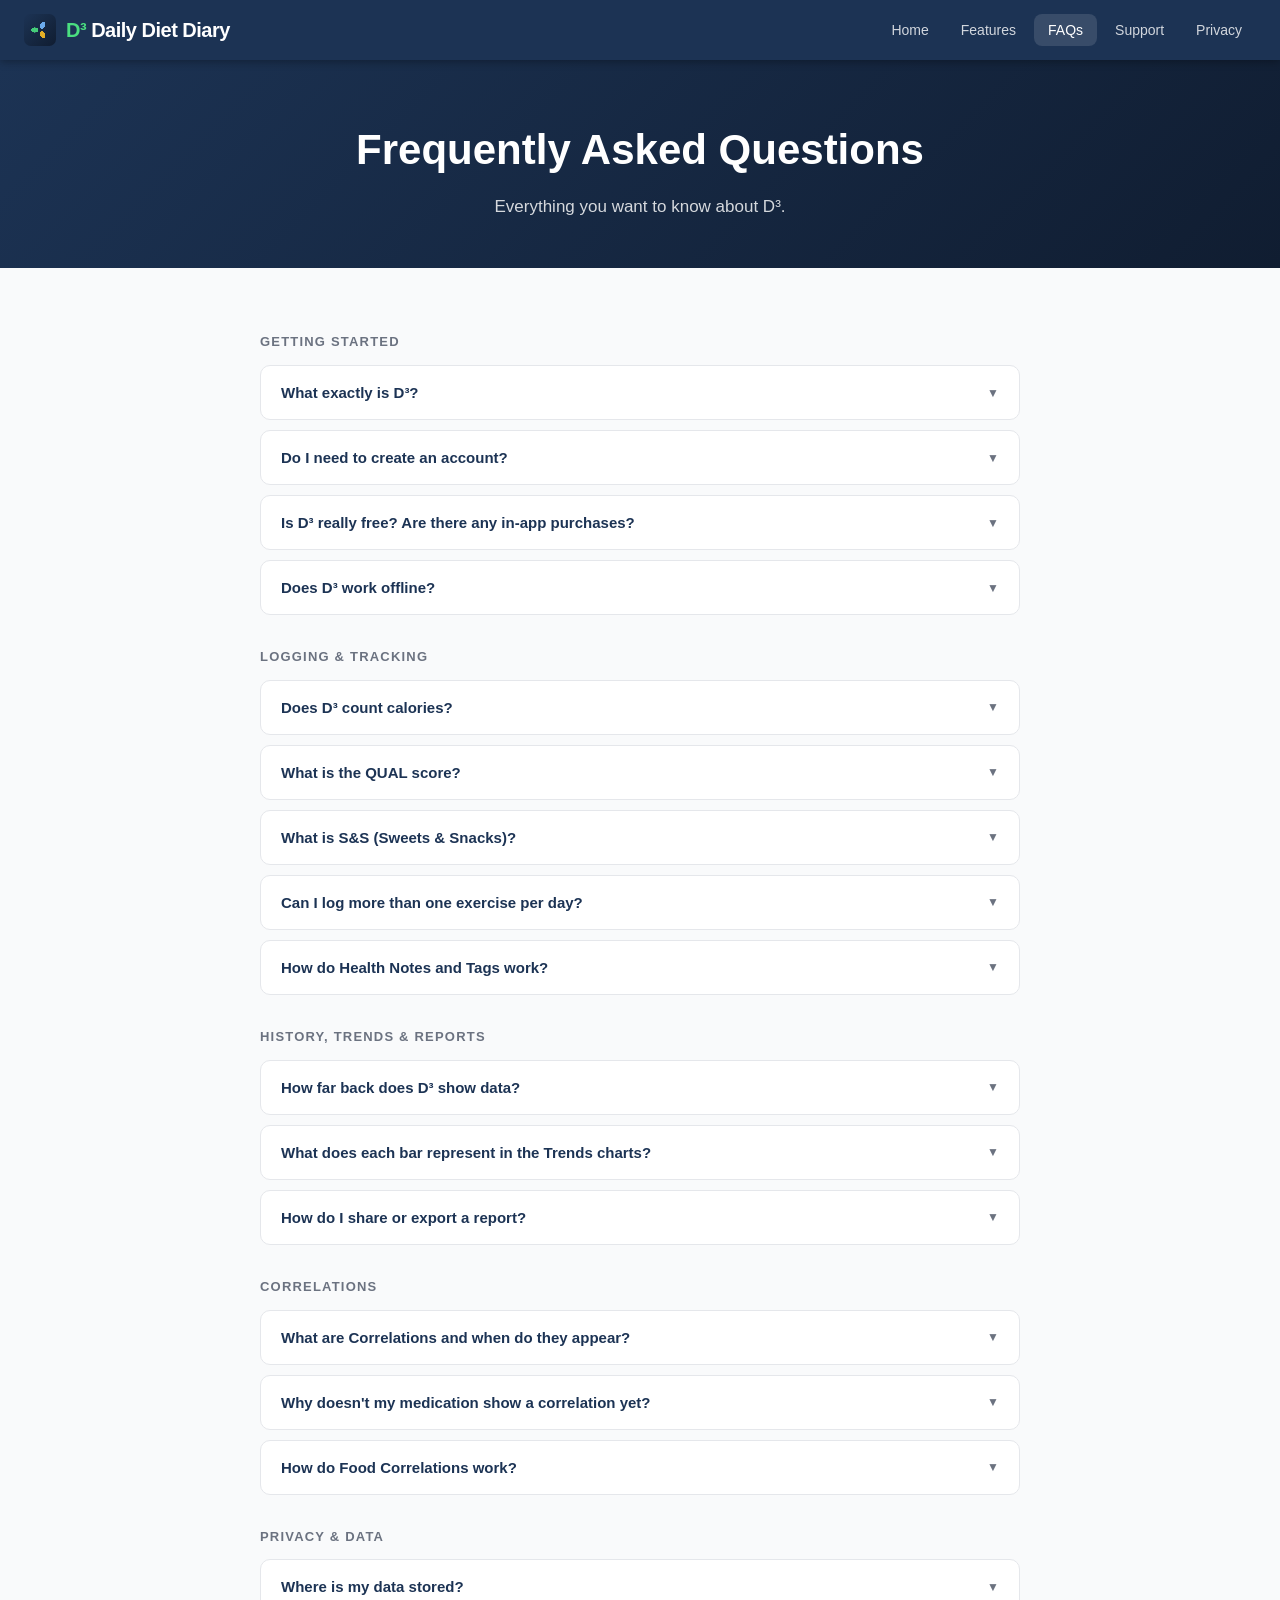
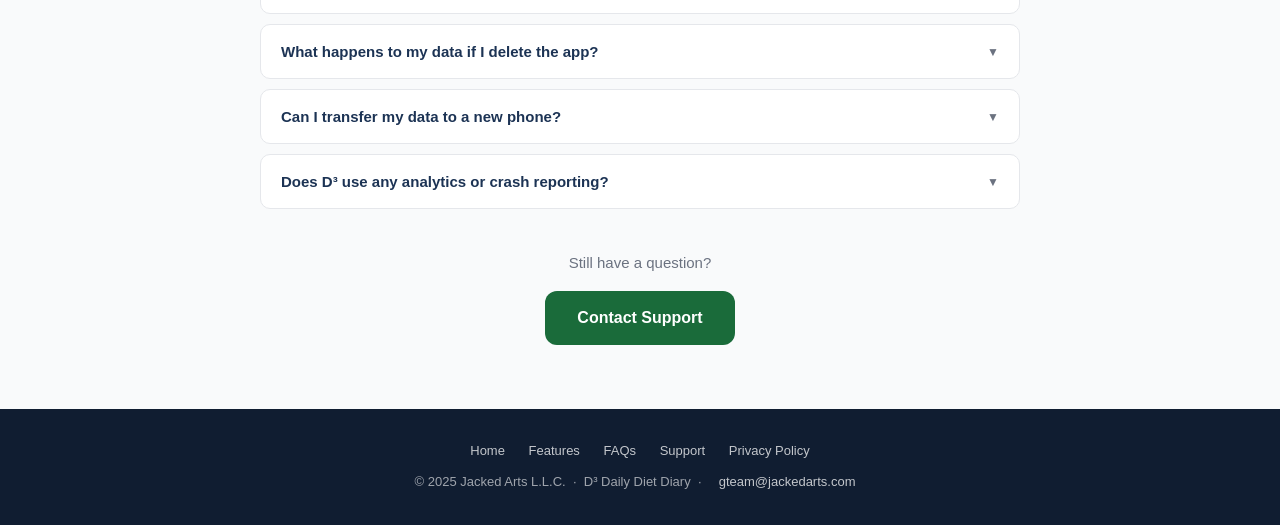
==== faqs.html @ 688eac50 "Update faqs.html" ====
<!DOCTYPE html>
<html lang="en">
<head>
  <meta charset="UTF-8">
  <meta name="viewport" content="width=device-width, initial-scale=1.0">
  <title>FAQs — D³ Daily Diet Diary</title>
  <meta name="description" content="Frequently asked questions about D³ Daily Diet Diary — what it tracks, how it works, privacy, data, and more.">
  <style>
/* ─── D³ Daily Diet Diary — Website Stylesheet ──────────────────────────────── */

:root {
  --navy:      #1c3354;
  --navy-dark: #101d31;
  --green:     #1A6B3A;
  --green-lt:  #4ade80;
  --blue:      #74b9ff;
  --amber:     #fbbf24;
  --text:      #1f2937;
  --text-sec:  #6b7280;
  --bg:        #f9fafb;
  --card:      #ffffff;
  --border:    #e5e7eb;
  --radius:    10px;
}

* { box-sizing: border-box; margin: 0; padding: 0; }

body {
  font-family: -apple-system, BlinkMacSystemFont, 'Segoe UI', Helvetica, Arial, sans-serif;
  color: var(--text);
  background: var(--bg);
  line-height: 1.6;
}

/* ─── Navigation ─────────────────────────────────────────────────────────────── */

nav {
  background: var(--navy);
  padding: 0 24px;
  display: flex;
  align-items: center;
  justify-content: space-between;
  height: 60px;
  position: sticky;
  top: 0;
  z-index: 100;
  box-shadow: 0 2px 8px rgba(0,0,0,0.3);
}

.nav-brand {
  display: flex;
  align-items: center;
  gap: 10px;
  text-decoration: none;
}

.nav-logo-text {
  font-size: 20px;
  font-weight: 900;
  color: #ffffff;
  letter-spacing: -0.5px;
}

.nav-logo-text span { color: var(--green-lt); }

.nav-links {
  display: flex;
  gap: 4px;
  list-style: none;
}

.nav-links a {
  color: rgba(255,255,255,0.8);
  text-decoration: none;
  padding: 8px 14px;
  border-radius: 8px;
  font-size: 14px;
  font-weight: 500;
  transition: all 0.15s;
}

.nav-links a:hover,
.nav-links a.active {
  color: #ffffff;
  background: rgba(255,255,255,0.12);
}

/* hamburger — mobile */
.nav-toggle {
  display: none;
  flex-direction: column;
  gap: 5px;
  cursor: pointer;
  padding: 6px;
  background: none;
  border: none;
}
.nav-toggle span {
  display: block;
  width: 22px;
  height: 2px;
  background: #fff;
  border-radius: 2px;
  transition: all 0.2s;
}

@media (max-width: 640px) {
  .nav-links { display: none; flex-direction: column; position: absolute; top: 60px; left: 0; right: 0; background: var(--navy); padding: 12px; gap: 4px; }
  .nav-links.open { display: flex; }
  .nav-toggle { display: flex; }
}

/* ─── Hero ──────────────────────────────────────────────────────────────────── */

.hero {
  background: linear-gradient(135deg, var(--navy) 0%, var(--navy-dark) 100%);
  color: #fff;
  padding: 80px 24px 64px;
  text-align: center;
}

.hero-leaf {
  display: inline-block;
  margin-bottom: 24px;
}

.hero h1 {
  font-size: clamp(32px, 5vw, 52px);
  font-weight: 900;
  margin-bottom: 16px;
  line-height: 1.15;
}

.hero h1 .d3 { color: var(--green-lt); }

.hero p {
  font-size: 18px;
  opacity: 0.85;
  max-width: 520px;
  margin: 0 auto 32px;
}

.btn {
  display: inline-block;
  padding: 14px 32px;
  border-radius: 12px;
  font-size: 16px;
  font-weight: 700;
  text-decoration: none;
  transition: all 0.15s;
  cursor: pointer;
  border: none;
}

.btn-primary {
  background: var(--green);
  color: #fff;
}
.btn-primary:hover { background: #155d31; transform: translateY(-1px); }

.btn-outline {
  background: transparent;
  color: #fff;
  border: 2px solid rgba(255,255,255,0.5);
  margin-left: 12px;
}
.btn-outline:hover { border-color: #fff; background: rgba(255,255,255,0.08); }

.hero-btns { display: flex; gap: 12px; justify-content: center; flex-wrap: wrap; }

/* ─── Badges ────────────────────────────────────────────────────────────────── */

.badge-row {
  display: flex;
  gap: 12px;
  justify-content: center;
  flex-wrap: wrap;
  margin-top: 40px;
}

.badge {
  background: rgba(255,255,255,0.10);
  border: 1px solid rgba(255,255,255,0.18);
  border-radius: 8px;
  padding: 8px 16px;
  font-size: 13px;
  font-weight: 600;
  color: rgba(255,255,255,0.9);
}

/* ─── Section ────────────────────────────────────────────────────────────────── */

.section {
  padding: 64px 24px;
  max-width: 1040px;
  margin: 0 auto;
}

.section-alt {
  background: #fff;
}
.section-alt .section { /* inner wrapper still constrained */ }
.section-alt-inner {
  background: #fff;
  padding: 64px 24px;
}
.section-alt-inner > * { max-width: 1040px; margin-left: auto; margin-right: auto; }

.section-label {
  font-size: 12px;
  font-weight: 700;
  text-transform: uppercase;
  letter-spacing: 1.5px;
  color: var(--green);
  margin-bottom: 8px;
}

.section-title {
  font-size: clamp(26px, 3.5vw, 36px);
  font-weight: 800;
  color: var(--navy);
  margin-bottom: 12px;
  line-height: 1.2;
}

.section-sub {
  font-size: 17px;
  color: var(--text-sec);
  max-width: 600px;
  margin-bottom: 40px;
}

/* ─── Feature grid ───────────────────────────────────────────────────────────── */

.feature-grid {
  display: grid;
  grid-template-columns: repeat(auto-fill, minmax(280px, 1fr));
  gap: 20px;
}

.feature-card {
  background: var(--card);
  border: 1px solid var(--border);
  border-radius: var(--radius);
  padding: 24px;
  transition: box-shadow 0.15s, transform 0.15s;
}

.feature-card:hover { box-shadow: 0 4px 16px rgba(0,0,0,0.08); transform: translateY(-2px); }

.feature-icon {
  font-size: 28px;
  margin-bottom: 12px;
  display: block;
}

.feature-card h3 {
  font-size: 16px;
  font-weight: 700;
  color: var(--navy);
  margin-bottom: 6px;
}

.feature-card p {
  font-size: 14px;
  color: var(--text-sec);
  line-height: 1.55;
}

/* ─── Stats band ─────────────────────────────────────────────────────────────── */

.stats-band {
  background: linear-gradient(135deg, var(--navy), var(--navy-dark));
  color: #fff;
  padding: 48px 24px;
  text-align: center;
}

.stats-inner {
  max-width: 800px;
  margin: 0 auto;
  display: grid;
  grid-template-columns: repeat(auto-fit, minmax(150px, 1fr));
  gap: 32px;
}

.stat-item .stat-val {
  font-size: 36px;
  font-weight: 900;
  color: var(--green-lt);
  display: block;
}
.stat-item .stat-label {
  font-size: 13px;
  opacity: 0.75;
  margin-top: 4px;
}

/* ─── CTA ────────────────────────────────────────────────────────────────────── */

.cta-band {
  background: var(--green);
  color: #fff;
  text-align: center;
  padding: 56px 24px;
}

.cta-band h2 { font-size: 28px; font-weight: 800; margin-bottom: 10px; }
.cta-band p  { opacity: 0.85; margin-bottom: 28px; }
.cta-band .btn-cta {
  background: #fff;
  color: var(--green);
  font-weight: 800;
  padding: 14px 36px;
  border-radius: 12px;
  text-decoration: none;
  font-size: 16px;
  display: inline-block;
  transition: transform 0.15s;
}
.cta-band .btn-cta:hover { transform: translateY(-2px); }

/* ─── Page header (interior pages) ──────────────────────────────────────────── */

.page-header {
  background: linear-gradient(135deg, var(--navy), var(--navy-dark));
  color: #fff;
  padding: 56px 24px 48px;
  text-align: center;
}

.page-header h1 {
  font-size: clamp(28px, 4vw, 42px);
  font-weight: 900;
  margin-bottom: 10px;
}

.page-header p {
  font-size: 17px;
  opacity: 0.82;
  max-width: 500px;
  margin: 0 auto;
}

/* ─── Prose (policy, support, etc.) ─────────────────────────────────────────── */

.prose {
  max-width: 760px;
  margin: 0 auto;
  padding: 56px 24px;
}

.prose h2 {
  font-size: 22px;
  font-weight: 800;
  color: var(--navy);
  margin: 36px 0 10px;
  padding-top: 8px;
  border-top: 2px solid var(--border);
}
.prose h2:first-of-type { border-top: none; margin-top: 0; }

.prose h3 {
  font-size: 17px;
  font-weight: 700;
  color: var(--navy);
  margin: 20px 0 6px;
}

.prose p {
  font-size: 15px;
  color: var(--text);
  margin-bottom: 14px;
  line-height: 1.7;
}

.prose ul, .prose ol {
  margin: 10px 0 16px 20px;
}

.prose li {
  font-size: 15px;
  color: var(--text);
  margin-bottom: 6px;
  line-height: 1.65;
}

.prose a {
  color: var(--green);
  text-decoration: underline;
}

.prose .updated {
  font-size: 13px;
  color: var(--text-sec);
  margin-bottom: 28px;
  font-style: italic;
}

/* ─── FAQ accordion ──────────────────────────────────────────────────────────── */

.faq-list {
  max-width: 760px;
  margin: 0 auto;
}

.faq-item {
  border: 1px solid var(--border);
  border-radius: var(--radius);
  margin-bottom: 10px;
  background: #fff;
}

.faq-q {
  width: 100%;
  text-align: left;
  background: none;
  border: none;
  padding: 18px 20px;
  font-size: 15px;
  font-weight: 700;
  color: var(--navy);
  cursor: pointer;
  display: flex;
  justify-content: space-between;
  align-items: center;
  gap: 12px;
}

.faq-q .arrow {
  font-size: 12px;
  transition: transform 0.2s;
  flex-shrink: 0;
  color: var(--text-sec);
}

.faq-item.open .arrow { transform: rotate(180deg); }

.faq-a {
  display: none;
  padding: 0 20px 18px;
  font-size: 15px;
  color: var(--text);
  line-height: 1.7;
  border-top: 1px solid var(--border);
  padding-top: 14px;
}

.faq-item.open .faq-a { display: block; }

/* ─── Contact card ───────────────────────────────────────────────────────────── */

.contact-card {
  background: #fff;
  border: 1px solid var(--border);
  border-radius: var(--radius);
  padding: 28px;
  margin-bottom: 20px;
}

.contact-card h3 {
  font-size: 17px;
  font-weight: 700;
  color: var(--navy);
  margin-bottom: 8px;
}

.contact-card p {
  font-size: 15px;
  color: var(--text-sec);
  margin-bottom: 16px;
}

.contact-card a {
  display: inline-block;
  background: var(--green);
  color: #fff;
  text-decoration: none;
  padding: 10px 22px;
  border-radius: 8px;
  font-weight: 700;
  font-size: 14px;
  transition: background 0.15s;
}

.contact-card a:hover { background: #155d31; }

/* ─── Pill tags ──────────────────────────────────────────────────────────────── */

.pill-row { display: flex; flex-wrap: wrap; gap: 8px; margin-top: 8px; }
.pill {
  background: rgba(26,107,58,0.10);
  color: var(--green);
  border: 1px solid rgba(26,107,58,0.25);
  border-radius: 20px;
  padding: 4px 12px;
  font-size: 13px;
  font-weight: 600;
}

/* ─── Footer ─────────────────────────────────────────────────────────────────── */

footer {
  background: var(--navy-dark);
  color: rgba(255,255,255,0.6);
  text-align: center;
  padding: 32px 24px;
  font-size: 13px;
}

footer a {
  color: rgba(255,255,255,0.75);
  text-decoration: none;
  margin: 0 10px;
}
footer a:hover { color: #fff; }

.footer-links { margin-bottom: 10px; }

/* ─── Tri-leaf SVG logo ──────────────────────────────────────────────────────── */

.triLeaf { display: inline-block; }

</style>
</head>
<body>

<nav>
  <a class="nav-brand" href="index.html">
    <img src="favicon-32x32.png" alt="D³" width="32" height="32" style="border-radius:7px;display:block;">
    <span class="nav-logo-text"><span>D³</span> Daily Diet Diary</span>
  </a>
  <button class="nav-toggle" id="navToggle"><span></span><span></span><span></span></button>
  <ul class="nav-links" id="navLinks">
    <li><a href="index.html">Home</a></li>
    <li><a href="features.html">Features</a></li>
    <li><a href="faqs.html" class="active">FAQs</a></li>
    <li><a href="support.html">Support</a></li>
    <li><a href="privacy-policy.html">Privacy</a></li>
  </ul>
</nav>

<div class="page-header">
  <h1>Frequently Asked Questions</h1>
  <p>Everything you want to know about D³.</p>
</div>

<div class="section">

  <div class="faq-list">

    <h3 style="color: var(--navy); font-size: 13px; font-weight: 700; text-transform: uppercase; letter-spacing: 1.2px; margin: 0 0 12px; color: var(--text-sec);">Getting Started</h3>

    <div class="faq-item">
      <button class="faq-q">
        What exactly is D³?
        <span class="arrow">▼</span>
      </button>
      <div class="faq-a">
        D³ (Daily Diet Diary) is a personal nutrition and wellness tracking app for iPhone and Android. You log your meals, exercise, how you felt, and a diet quality score each day. Over time, the app builds trends, charts, and patterns — all privately on your device, with no accounts and no internet required.
      </div>
    </div>

    <div class="faq-item">
      <button class="faq-q">
        Do I need to create an account?
        <span class="arrow">▼</span>
      </button>
      <div class="faq-a">
        No. D³ requires no account, no sign-up, and no email address. You open the app and start logging. Your data stays on your device.
      </div>
    </div>

    <div class="faq-item">
      <button class="faq-q">
        Is D³ really free? Are there any in-app purchases?
        <span class="arrow">▼</span>
      </button>
      <div class="faq-a">
        Yes, completely free. D³ has no ads, no in-app purchases, no premium tier, and no subscription. All features are available to everyone from the moment they download the app.
      </div>
    </div>

    <div class="faq-item">
      <button class="faq-q">
        Does D³ work offline?
        <span class="arrow">▼</span>
      </button>
      <div class="faq-a">
        Yes. D³ works 100% offline. It doesn't connect to the internet for any feature. You can log entries, view trends, and generate reports without any network connection.
      </div>
    </div>

    <h3 style="color: var(--text-sec); font-size: 13px; font-weight: 700; text-transform: uppercase; letter-spacing: 1.2px; margin: 32px 0 12px;">Logging & Tracking</h3>

    <div class="faq-item">
      <button class="faq-q">
        Does D³ count calories?
        <span class="arrow">▼</span>
      </button>
      <div class="faq-a">
        No — and that's intentional. D³ takes a different approach: you log what you ate in plain language (e.g., "grilled chicken, salad, olive oil dressing") and then give yourself a QUAL (diet quality) score from 0–100. This is faster than calorie counting and encourages reflection rather than arithmetic. Research suggests that diet quality awareness can be as effective as calorie tracking for many people.
      </div>
    </div>

    <div class="faq-item">
      <button class="faq-q">
        What is the QUAL score?
        <span class="arrow">▼</span>
      </button>
      <div class="faq-a">
        QUAL is your subjective diet quality rating for the day, from 0 to 100. You decide what counts as a good day based on your own goals and standards. The app color-codes scores into four tiers: Excellent (≥85%), Good (≥70%), Watch (≥55%), and Poor (&lt;55%). Over time, weekly and long-term averages reveal your trend.
      </div>
    </div>

    <div class="faq-item">
      <button class="faq-q">
        What is S&S (Sweets & Snacks)?
        <span class="arrow">▼</span>
      </button>
      <div class="faq-a">
        S&S tracks your "indulgence servings" — things like desserts, chips, alcohol, or whatever you personally consider an indulgence. You define what counts as one serving in Settings, and you set a weekly budget (default: 12 servings/week). The app shows weekly totals and flags when you're over budget.
      </div>
    </div>

    <div class="faq-item">
      <button class="faq-q">
        Can I log more than one exercise per day?
        <span class="arrow">▼</span>
      </button>
      <div class="faq-a">
        Yes. You can log any number of exercise sessions per day. Distance-based types (Walk/Hike, Run, Bike) are measured in miles; duration-based types (Gym, Yoga, Work, and others) are measured in hours and minutes. You can add a custom label to each session (e.g., "Morning yoga" vs. "Evening flow").
      </div>
    </div>

    <div class="faq-item">
      <button class="faq-q">
        How do Health Notes and Tags work?
        <span class="arrow">▼</span>
      </button>
      <div class="faq-a">
        In Settings, you create custom tags for symptoms, moods, or any other conditions you want to track — like "Knee Pain," "Brain Fog," "Low Energy," or "Felt Great." On any given day, you can select applicable tags and add a freeform health note. These tags power the Trends charts and the Correlations engine.
      </div>
    </div>

    <h3 style="color: var(--text-sec); font-size: 13px; font-weight: 700; text-transform: uppercase; letter-spacing: 1.2px; margin: 32px 0 12px;">History, Trends & Reports</h3>

    <div class="faq-item">
      <button class="faq-q">
        How far back does D³ show data?
        <span class="arrow">▼</span>
      </button>
      <div class="faq-a">
        As far back as you've been logging. The Trends view offers 3M, 6M, 1Y, and ALL options. The ALL setting shows every week of data on your device. Calendar and List views let you browse any past date.
      </div>
    </div>

    <div class="faq-item">
      <button class="faq-q">
        What does each bar represent in the Trends charts?
        <span class="arrow">▼</span>
      </button>
      <div class="faq-a">
        Each bar represents one week of data. Bar height is proportional to that week's value relative to the peak in the selected range. The number shown to the right of each row is a meaningful aggregate — an average (for QUAL and S&S) or a total (for exercise hours, health tag days) across the entire range, not the scale maximum.
      </div>
    </div>

    <div class="faq-item">
      <button class="faq-q">
        How do I share or export a report?
        <span class="arrow">▼</span>
      </button>
      <div class="faq-a">
        In the Month tab, tap the share icon (↑) in the header to export a monthly PDF, or choose a week from the "Weekly Report" card and tap Share. In the History tab (Trends view), tap the share icon in the date range row to export a trends report. Reports open your device's standard share sheet — AirDrop, Mail, Save to Files, print, and more.
      </div>
    </div>

    <h3 style="color: var(--text-sec); font-size: 13px; font-weight: 700; text-transform: uppercase; letter-spacing: 1.2px; margin: 32px 0 12px;">Correlations</h3>

    <div class="faq-item">
      <button class="faq-q">
        What are Correlations and when do they appear?
        <span class="arrow">▼</span>
      </button>
      <div class="faq-a">
        Correlations are statistical patterns D³ detects between things you consume or do (food attributes, medication changes) and your health tag outcomes. The Correlations card appears on the Month and History/Trends screens once you have at least 30 logged entries. If no patterns meet the statistical thresholds, the card stays hidden — it only appears when there's something real to show.
      </div>
    </div>

    <div class="faq-item">
      <button class="faq-q">
        Why doesn't my medication show a correlation yet?
        <span class="arrow">▼</span>
      </button>
      <div class="faq-a">
        Medication correlations require (1) a medication change event logged in Settings → Medications, (2) at least the lag period plus 7 days since the change (default lag: 30 days, so 37 days total), and (3) at least 3 logged entries before the change and 7 entries after. If you started tracking D³ at the same time as a medication change, there may be no "before" data to compare against, which means a meaningful comparison isn't possible yet.
      </div>
    </div>

    <div class="faq-item">
      <button class="faq-q">
        How do Food Correlations work?
        <span class="arrow">▼</span>
      </button>
      <div class="faq-a">
        In Settings → Foods, you can mark a food attribute as "watching" and specify a lag window (how many days after eating that food you might feel effects). When entering Meals, meal "chips" are automatically saved. Long press a chip and mark it with that food attribute (e.g., "Dairy" or "Gluten." D³ then scans your meal notes for days when you logged foods with that attribute, compares your health tag rates on those days (with lag applied) versus days without that food, and surfaces a result when the difference is ≥15% and the rates are high enough to be meaningful.
      </div>
    </div>

    <h3 style="color: var(--text-sec); font-size: 13px; font-weight: 700; text-transform: uppercase; letter-spacing: 1.2px; margin: 32px 0 12px;">Privacy & Data</h3>

    <div class="faq-item">
      <button class="faq-q">
        Where is my data stored?
        <span class="arrow">▼</span>
      </button>
      <div class="faq-a">
        All your data is stored locally on your device using the operating system's built-in secure local storage. Nothing is synced to a cloud server, backed up to our systems, or transmitted anywhere.
      </div>
    </div>

    <div class="faq-item">
      <button class="faq-q">
        What happens to my data if I delete the app?
        <span class="arrow">▼</span>
      </button>
      <div class="faq-a">
        When you uninstall D³, all your data is permanently deleted from your device. Because we have no cloud backup, this data cannot be recovered. If you want to preserve your history before uninstalling, export your reports as PDFs first.
      </div>
    </div>

    <div class="faq-item">
      <button class="faq-q">
        Can I transfer my data to a new phone?
        <span class="arrow">▼</span>
      </button>
      <div class="faq-a">
        Currently, D³ doesn't have a built-in export/import tool for migrating raw data between devices. If you back up your phone and restore from that backup to your new phone, apps using local storage are typically included in the backup, depending on your device settings. Check your iOS or Android backup settings to confirm. This is a feature we're considering for a future version.
      </div>
    </div>

    <div class="faq-item">
      <button class="faq-q">
        Does D³ use any analytics or crash reporting?
        <span class="arrow">▼</span>
      </button>
      <div class="faq-a">
        No. D³ contains no analytics SDKs, no crash reporters, no usage tracking, and no telemetry of any kind. We have no visibility into how you use the app.
      </div>
    </div>

    <div style="text-align: center; padding: 32px 0 0;">
      <p style="color: var(--text-sec); font-size: 15px; margin-bottom: 16px;">Still have a question?</p>
      <a href="support.html" class="btn btn-primary" style="text-decoration: none;">Contact Support</a>
    </div>
  </div>
</div>

<footer>
  <div class="footer-links">
    <a href="index.html">Home</a>
    <a href="features.html">Features</a>
    <a href="faqs.html">FAQs</a>
    <a href="support.html">Support</a>
    <a href="privacy-policy.html">Privacy Policy</a>
  </div>
  <p>© 2025 Jacked Arts L.L.C. &nbsp;·&nbsp; D³ Daily Diet Diary &nbsp;·&nbsp; <a href="mailto:gteam@jackedarts.com">gteam@jackedarts.com</a></p>
</footer>

<script>
  const toggle = document.getElementById('navToggle');
  const links  = document.getElementById('navLinks');
  if (toggle) toggle.addEventListener('click', () => links.classList.toggle('open'));

  document.querySelectorAll('.faq-q').forEach(btn => {
    btn.addEventListener('click', () => {
      const item = btn.parentElement;
      const wasOpen = item.classList.contains('open');
      document.querySelectorAll('.faq-item').forEach(i => i.classList.remove('open'));
      if (!wasOpen) item.classList.add('open');
    });
  });
</script>
</body>
</html>
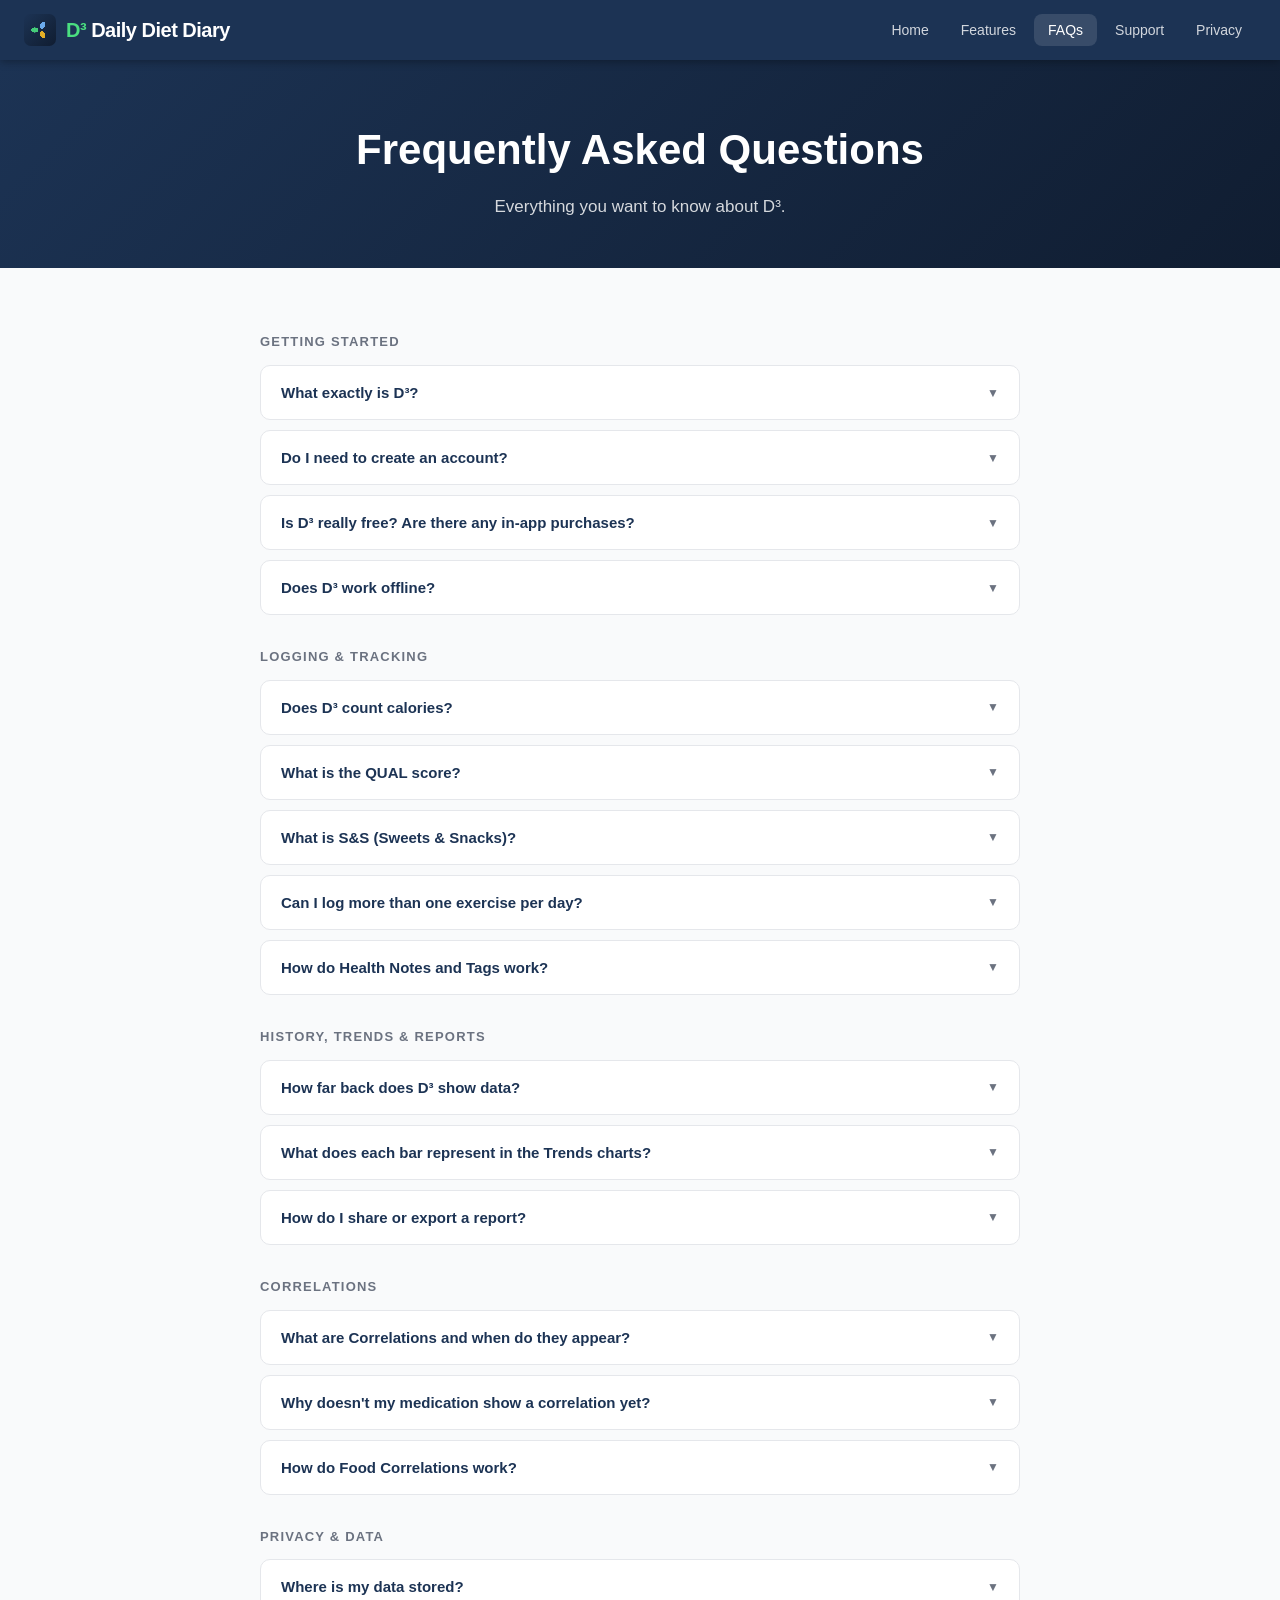
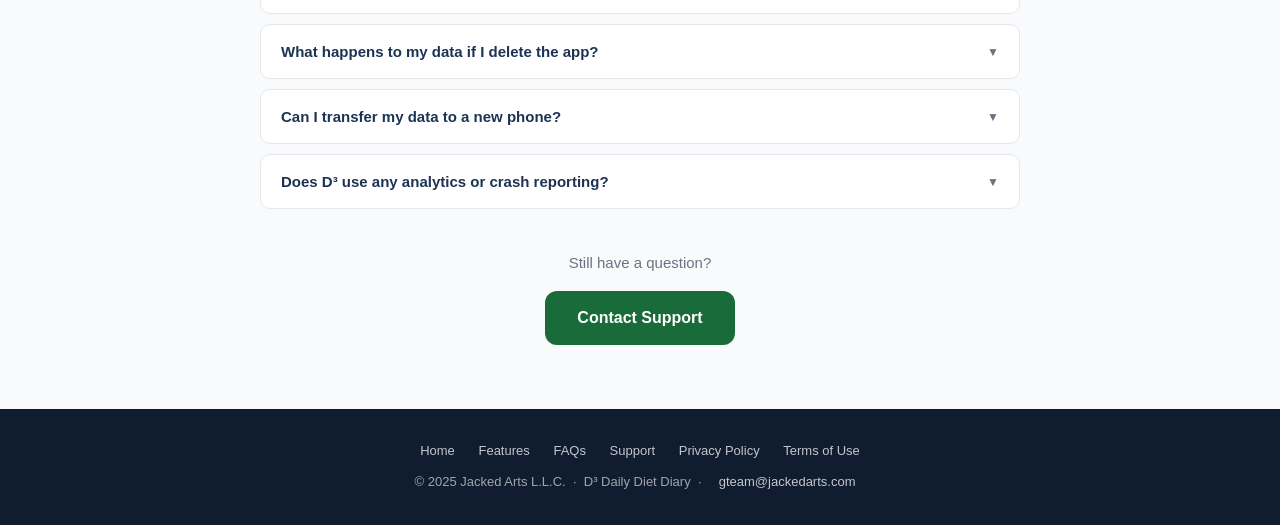
==== commit 4f9217a6: "Update faqs.html added terms of use to footer" ====
--- a/faqs.html
+++ b/faqs.html
@@ -522,6 +522,9 @@
 .triLeaf { display: inline-block; }
 
 </style>
+<link rel="icon" type="image/png" sizes="16x16" href="favicon-16x16.png">
+<link rel="icon" type="image/png" sizes="32x32" href="favicon-32x32.png">
+<link rel="apple-touch-icon" href="apple-touch-icon.png">
 </head>
 <body>
 
@@ -762,7 +765,8 @@
     <a href="features.html">Features</a>
     <a href="faqs.html">FAQs</a>
     <a href="support.html">Support</a>
-    <a href="privacy-policy.html">Privacy Policy</a>
+    <a href="privacy-policy.html">Privacy Policy</a>  
+    <a href="terms.html">Terms of Use</a>
   </div>
   <p>© 2025 Jacked Arts L.L.C. &nbsp;·&nbsp; D³ Daily Diet Diary &nbsp;·&nbsp; <a href="mailto:gteam@jackedarts.com">gteam@jackedarts.com</a></p>
 </footer>
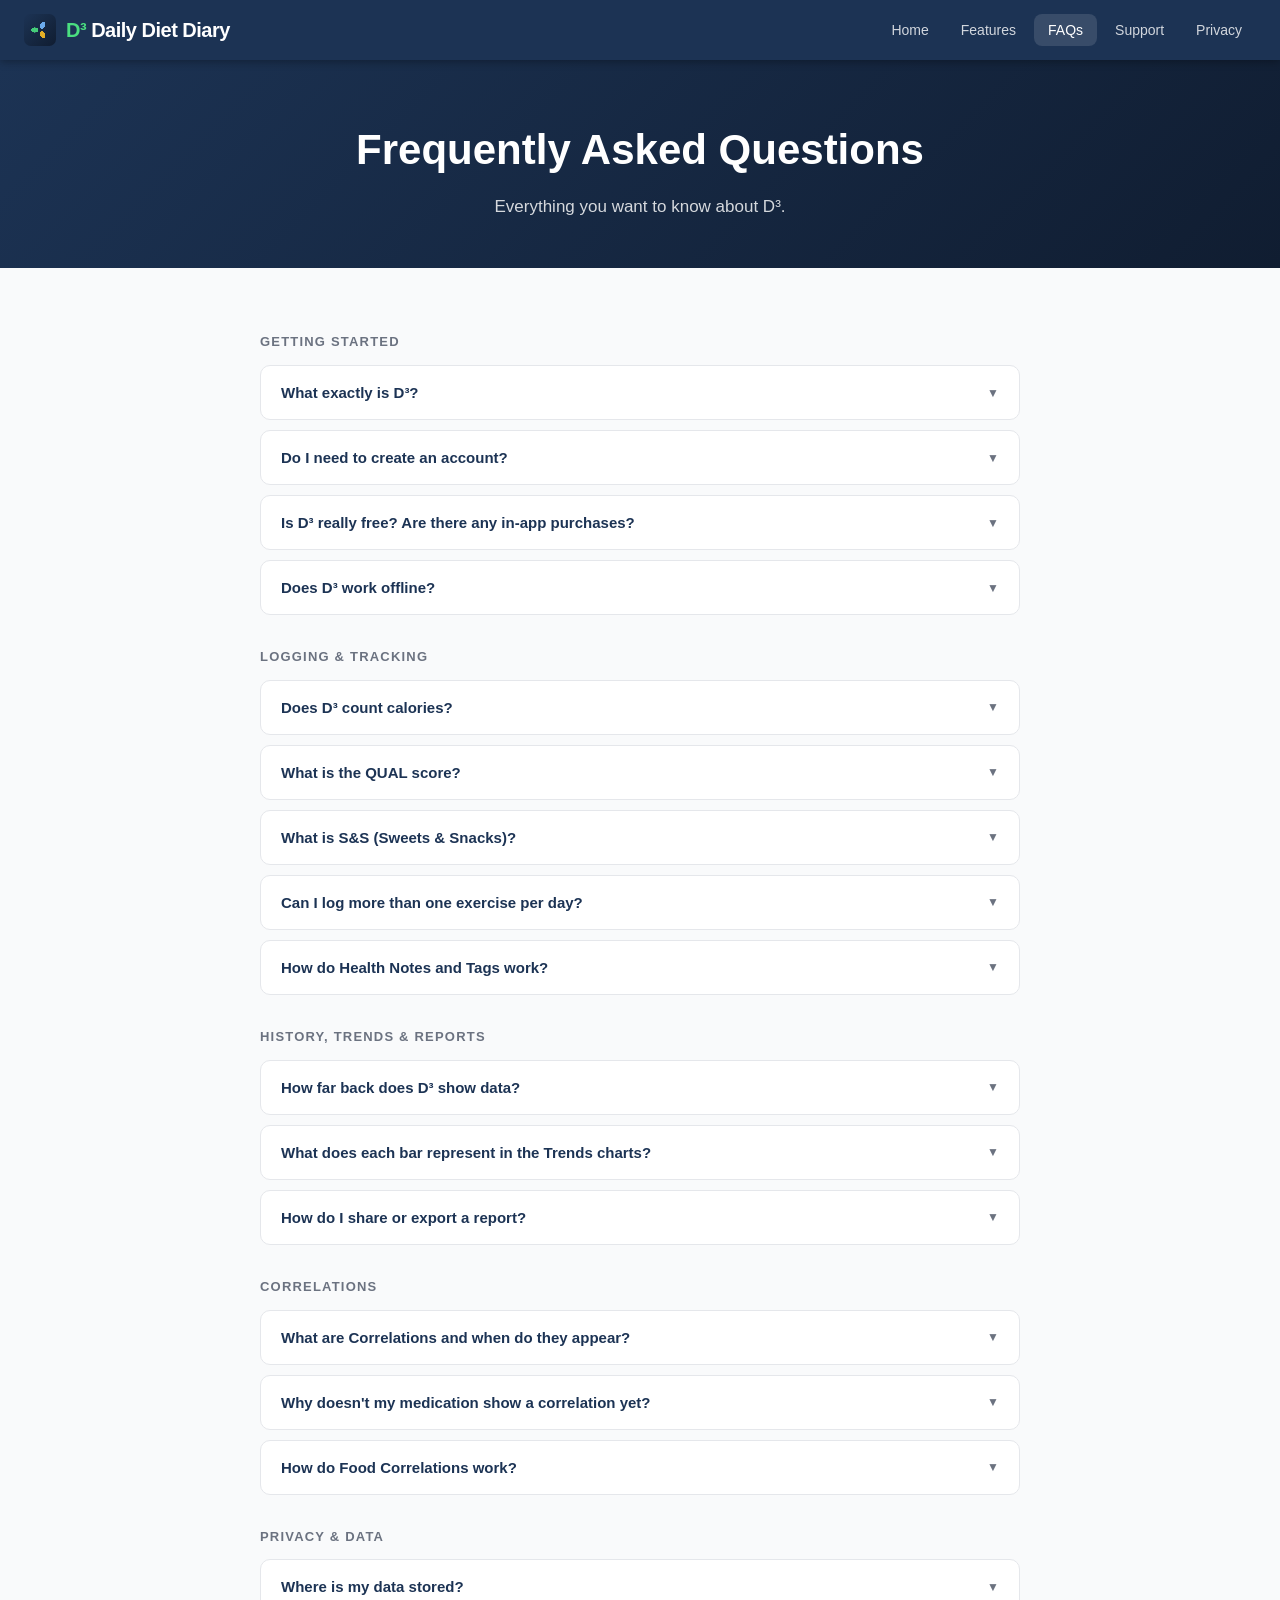
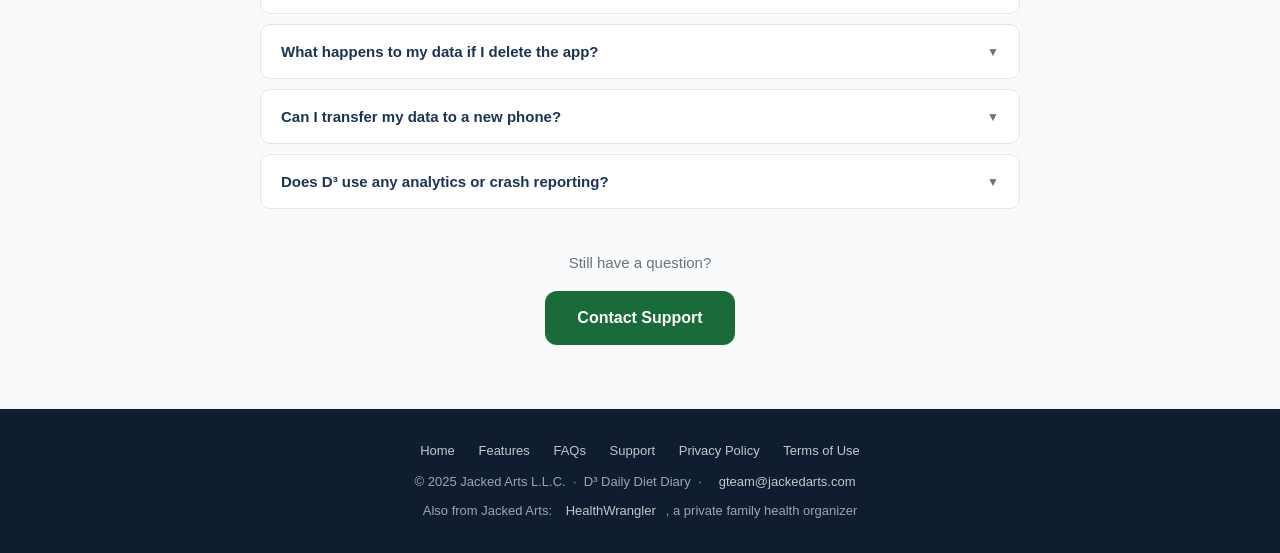
==== commit b2a34d44: "Add Works with HealthWrangler section and cross-link footer Co-Authored-By: Claude Sonnet 5.5 <norep" ====
--- a/faqs.html
+++ b/faqs.html
@@ -769,6 +769,7 @@
     <a href="terms.html">Terms of Use</a>
   </div>
   <p>© 2025 Jacked Arts L.L.C. &nbsp;·&nbsp; D³ Daily Diet Diary &nbsp;·&nbsp; <a href="mailto:gteam@jackedarts.com">gteam@jackedarts.com</a></p>
+  <p style="margin-top:8px">Also from Jacked Arts: <a href="https://jabill.github.io/healthwrangler-app/">HealthWrangler</a>, a private family health organizer</p>
 </footer>
 
 <script>
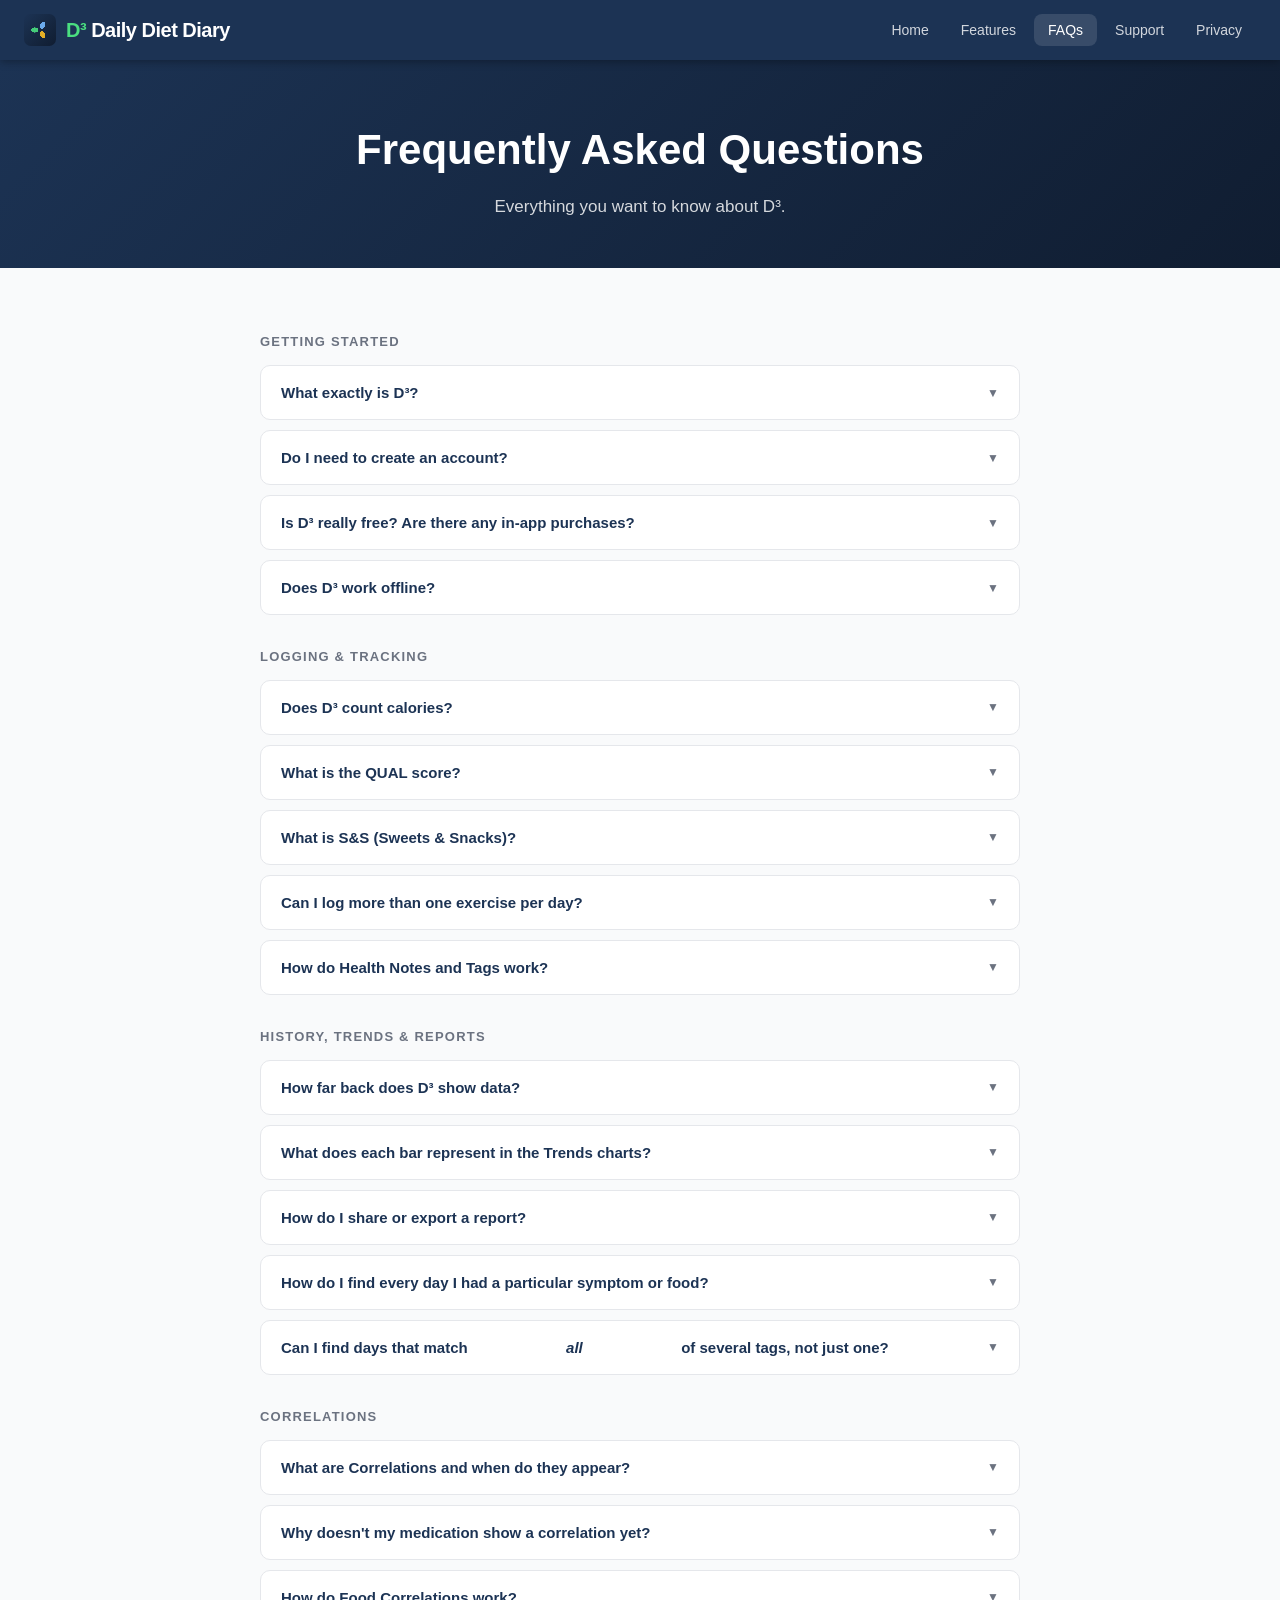
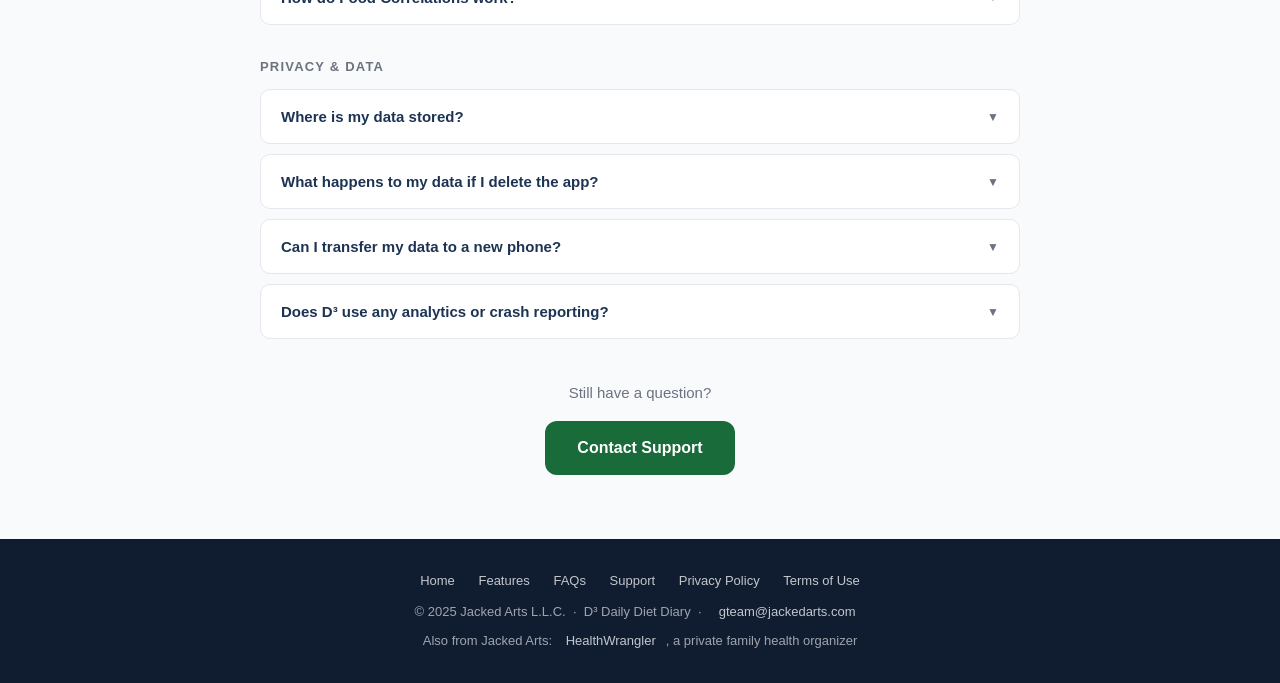
==== commit 119803df: "Update site for D³ 1.2: day finder, date jump, reports - Features: replace Calendar/List views with " ====
--- a/faqs.html
+++ b/faqs.html
@@ -654,7 +654,7 @@
         <span class="arrow">▼</span>
       </button>
       <div class="faq-a">
-        As far back as you've been logging. The Trends view offers 3M, 6M, 1Y, and ALL options. The ALL setting shows every week of data on your device. Calendar and List views let you browse any past date.
+        As far back as you've been logging. The Trends view offers 3M, 6M, 1Y, and ALL options. The ALL setting shows every week of data on your device. The List view lets you search and filter any past day, and the calendar button on the Day and Week screens jumps straight to any date.
       </div>
     </div>
 
@@ -674,7 +674,27 @@
         <span class="arrow">▼</span>
       </button>
       <div class="faq-a">
-        In the Month tab, tap the share icon (↑) in the header to export a monthly PDF, or choose a week from the "Weekly Report" card and tap Share. In the History tab (Trends view), tap the share icon in the date range row to export a trends report. Reports open your device's standard share sheet — AirDrop, Mail, Save to Files, print, and more.
+        In the Month tab, tap the share icon (↑) in the header to export a monthly PDF, or choose a week from the "Weekly Report" card and tap Share. In the History tab (Trends view), tap the share icon in the date range row to export a trends report as a PDF or a CSV spreadsheet. In the List view, tap the share icon to export the days you've found as a PDF log or CSV. Reports open your device's standard share sheet — AirDrop, Mail, Save to Files, print, and more.
+      </div>
+    </div>
+
+    <div class="faq-item">
+      <button class="faq-q">
+        How do I find every day I had a particular symptom or food?
+        <span class="arrow">▼</span>
+      </button>
+      <div class="faq-a">
+        Open History and switch to the List view. Type a word in the search box to find it in your meals and health notes, or tap the filter button to narrow by health tags, food categories, exercise types, vitamins and medications, Sweets &amp; Snacks, or QUAL tier. Each result shows why it matched, and a comparison strip shows how matching days differ from all your other days.
+      </div>
+    </div>
+
+    <div class="faq-item">
+      <button class="faq-q">
+        Can I find days that match <em>all</em> of several tags, not just one?
+        <span class="arrow">▼</span>
+      </button>
+      <div class="faq-a">
+        Yes. In the List view's filter panel, the Health notes, Food category, and Exercise groups each have an "Any of / All of" switch. "Any of" shows days that have at least one of your selections; "All of" shows only days that have every one — for example, days tagged with both a cold and back pain. Different filter groups always combine, so a tag filter plus a QUAL tier shows days that meet both.
       </div>
     </div>
 
@@ -738,7 +758,7 @@
         <span class="arrow">▼</span>
       </button>
       <div class="faq-a">
-        Currently, D³ doesn't have a built-in export/import tool for migrating raw data between devices. If you back up your phone and restore from that backup to your new phone, apps using local storage are typically included in the backup, depending on your device settings. Check your iOS or Android backup settings to confirm. This is a feature we're considering for a future version.
+        Yes. Use Backup &amp; Restore in Settings to export all your D³ data as a single file, save or send it to yourself, then choose Restore on your new phone. Restoring replaces the data on the device, so do it before you start logging on the new phone. Your phone's own backup may also carry the app's data over, depending on your device settings.
       </div>
     </div>
 
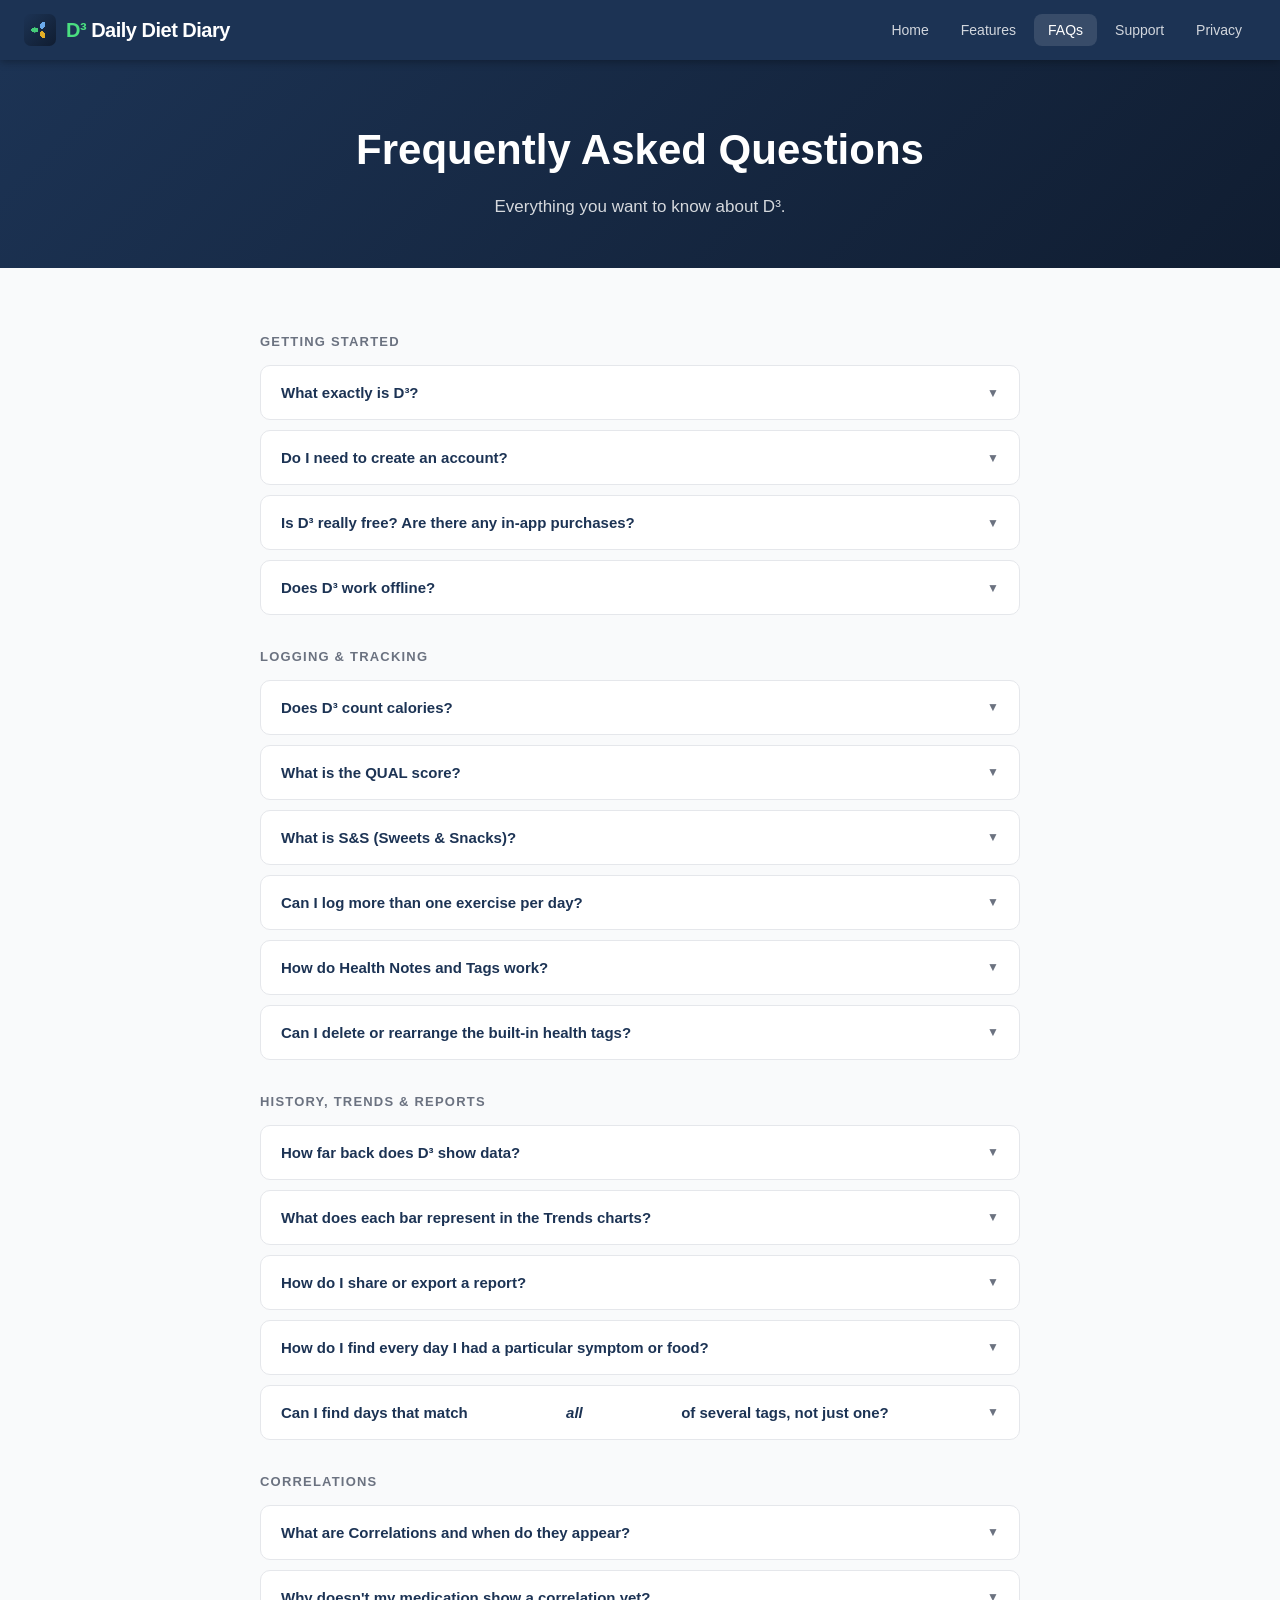
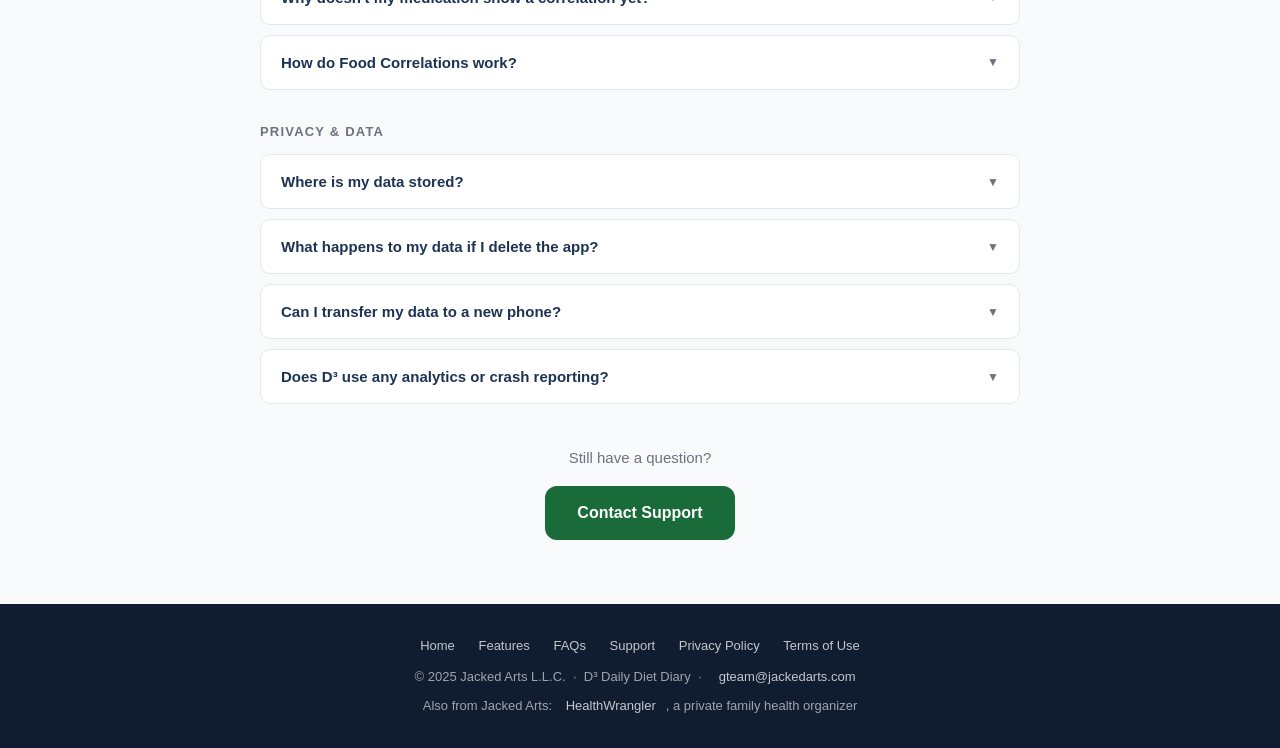
==== commit 94f92047: "Describe editable, reorderable health tags Co-Authored-By: Claude Sonnet 5.5 <noreply@anthropic.com>" ====
--- a/faqs.html
+++ b/faqs.html
@@ -642,7 +642,17 @@
         <span class="arrow">▼</span>
       </button>
       <div class="faq-a">
-        In Settings, you create custom tags for symptoms, moods, or any other conditions you want to track — like "Knee Pain," "Brain Fog," "Low Energy," or "Felt Great." On any given day, you can select applicable tags and add a freeform health note. These tags power the Trends charts and the Correlations engine.
+        D³ comes with a set of common tags, and in Settings → Health Tags you can add your own for symptoms, moods, or any other conditions you want to track — like "Knee Pain," "Brain Fog," "Low Energy," or "Felt Great." Every tag, built-in or your own, can be renamed or deleted, and you decide the order: pin a tag to the top, nudge it up or down, or tap "Sort by most used" so your favorites come first on the Day screen. On any given day, you can select applicable tags and add a freeform health note. These tags power the Trends charts and the Correlations engine.
+      </div>
+    </div>
+
+    <div class="faq-item">
+      <button class="faq-q">
+        Can I delete or rearrange the built-in health tags?
+        <span class="arrow">▼</span>
+      </button>
+      <div class="faq-a">
+        Yes. In Settings → Health Tags, every tag has controls to rename it, delete it, or move it. The order you set is the order of the tags on the Day screen, so you can put the ones you use most at the front. If you delete a day-to-day tag you've used before, those days keep their notes and scores, but the tag no longer appears in Trends, search or reports for them. If you remove a built-in tag by mistake, "Restore built-in tags" brings it back.
       </div>
     </div>
 
@@ -706,7 +716,7 @@
         <span class="arrow">▼</span>
       </button>
       <div class="faq-a">
-        Correlations are statistical patterns D³ detects between things you consume or do (food attributes, medication changes) and your health tag outcomes. The Correlations card appears on the Month and History/Trends screens once you have at least 30 logged entries. If no patterns meet the statistical thresholds, the card stays hidden — it only appears when there's something real to show.
+        Correlations are statistical patterns D³ detects between things you consume or do (food attributes, medication changes) and your health tag outcomes. You'll find the Correlations card at the bottom of the Month tab and of History → Trends. It needs at least 30 logged entries, and food patterns also need you to turn on the foods to watch in Settings → Correlations and tag them in your meals. Until D³ finds a pattern that meets the statistical thresholds, the card shows a short "No patterns yet" note with a shortcut to set things up.
       </div>
     </div>
 
@@ -726,7 +736,7 @@
         <span class="arrow">▼</span>
       </button>
       <div class="faq-a">
-        In Settings → Foods, you can mark a food attribute as "watching" and specify a lag window (how many days after eating that food you might feel effects). When entering Meals, meal "chips" are automatically saved. Long press a chip and mark it with that food attribute (e.g., "Dairy" or "Gluten." D³ then scans your meal notes for days when you logged foods with that attribute, compares your health tag rates on those days (with lag applied) versus days without that food, and surfaces a result when the difference is ≥15% and the rates are high enough to be meaningful.
+        In Settings → Correlations, you can switch on a food attribute to "watch" and specify a lag window (how many days after eating that food you might feel effects). When entering Meals, meal "chips" are automatically saved. Long press a chip and mark it with that food attribute (e.g., "Dairy" or "Gluten"). Counting starts the day you switch a food on, so earlier days don't count. D³ then scans your meal notes for days when you logged foods with that attribute, compares your health tag rates on those days (with lag applied) versus days without that food, and surfaces a result when the difference is ≥15% and the rates are high enough to be meaningful.
       </div>
     </div>
 
